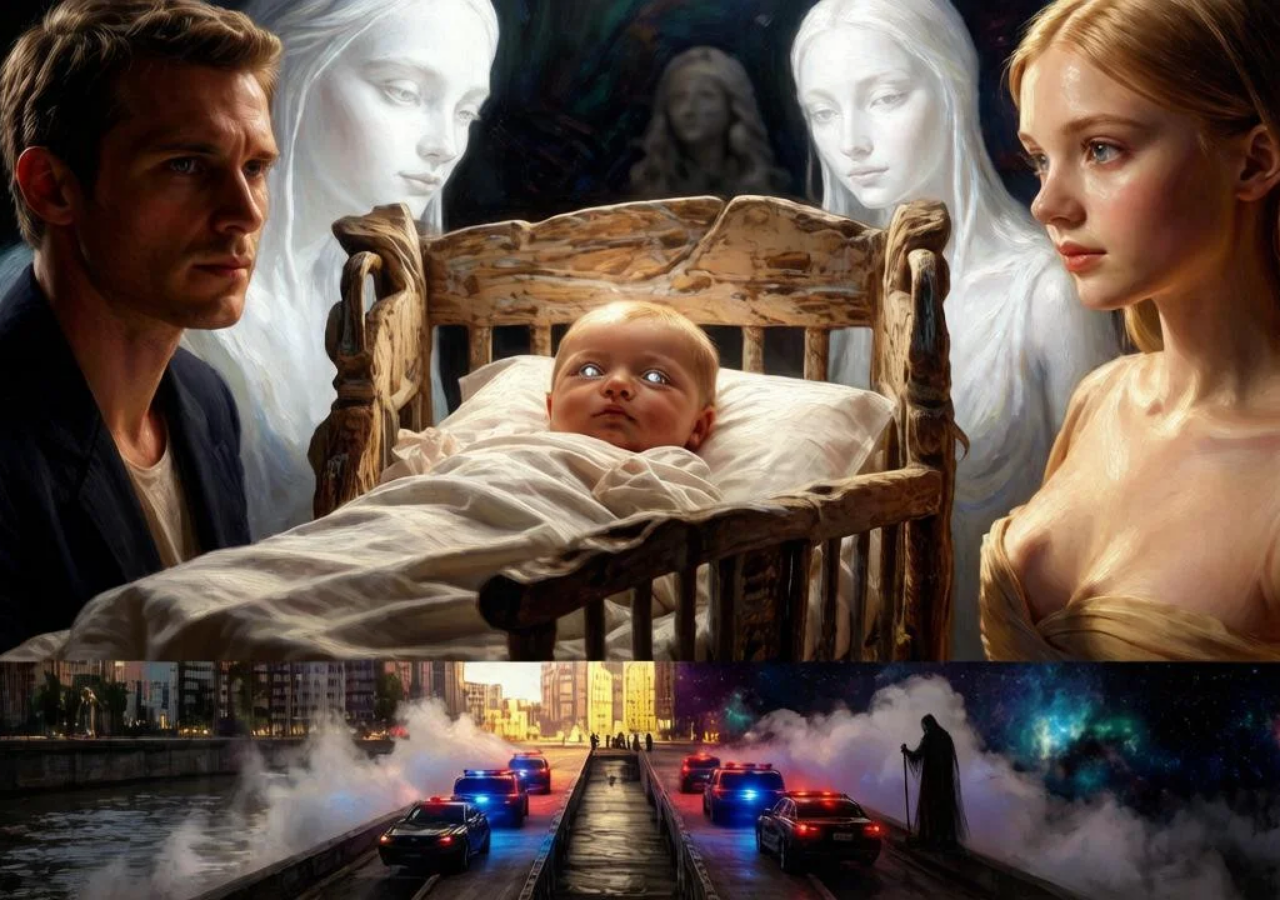
==== index.html @ ecab6f30 "Initial commit" ====
<!doctype html>
<html lang="ru">
  <head>
    <meta charset="UTF-8" />
    <meta name="viewport" content="width=device-width, initial-scale=1.0" />
    <title>Trixter</title>
    <style>
      body {
        background: #0d1117;
        margin: 0;
        padding: 0;
        display: flex;
        justify-content: center;
        align-items: center;
        min-height: 100vh;
        overflow: hidden;
      }
      .hero-banner {
        width: 100vw;
        height: 100vh;
        background-image: url("images/hero-path.webp");
        background-size: cover;
        background-position: center 30%;
        opacity: 0;
        animation: fadeInImage 2s ease-in-out forwards;
      }
      @keyframes fadeInImage {
        to {
          opacity: 1;
        }
      }
    </style>
  </head>
  <body>
    <div class="hero-banner"></div>
  </body>
</html>
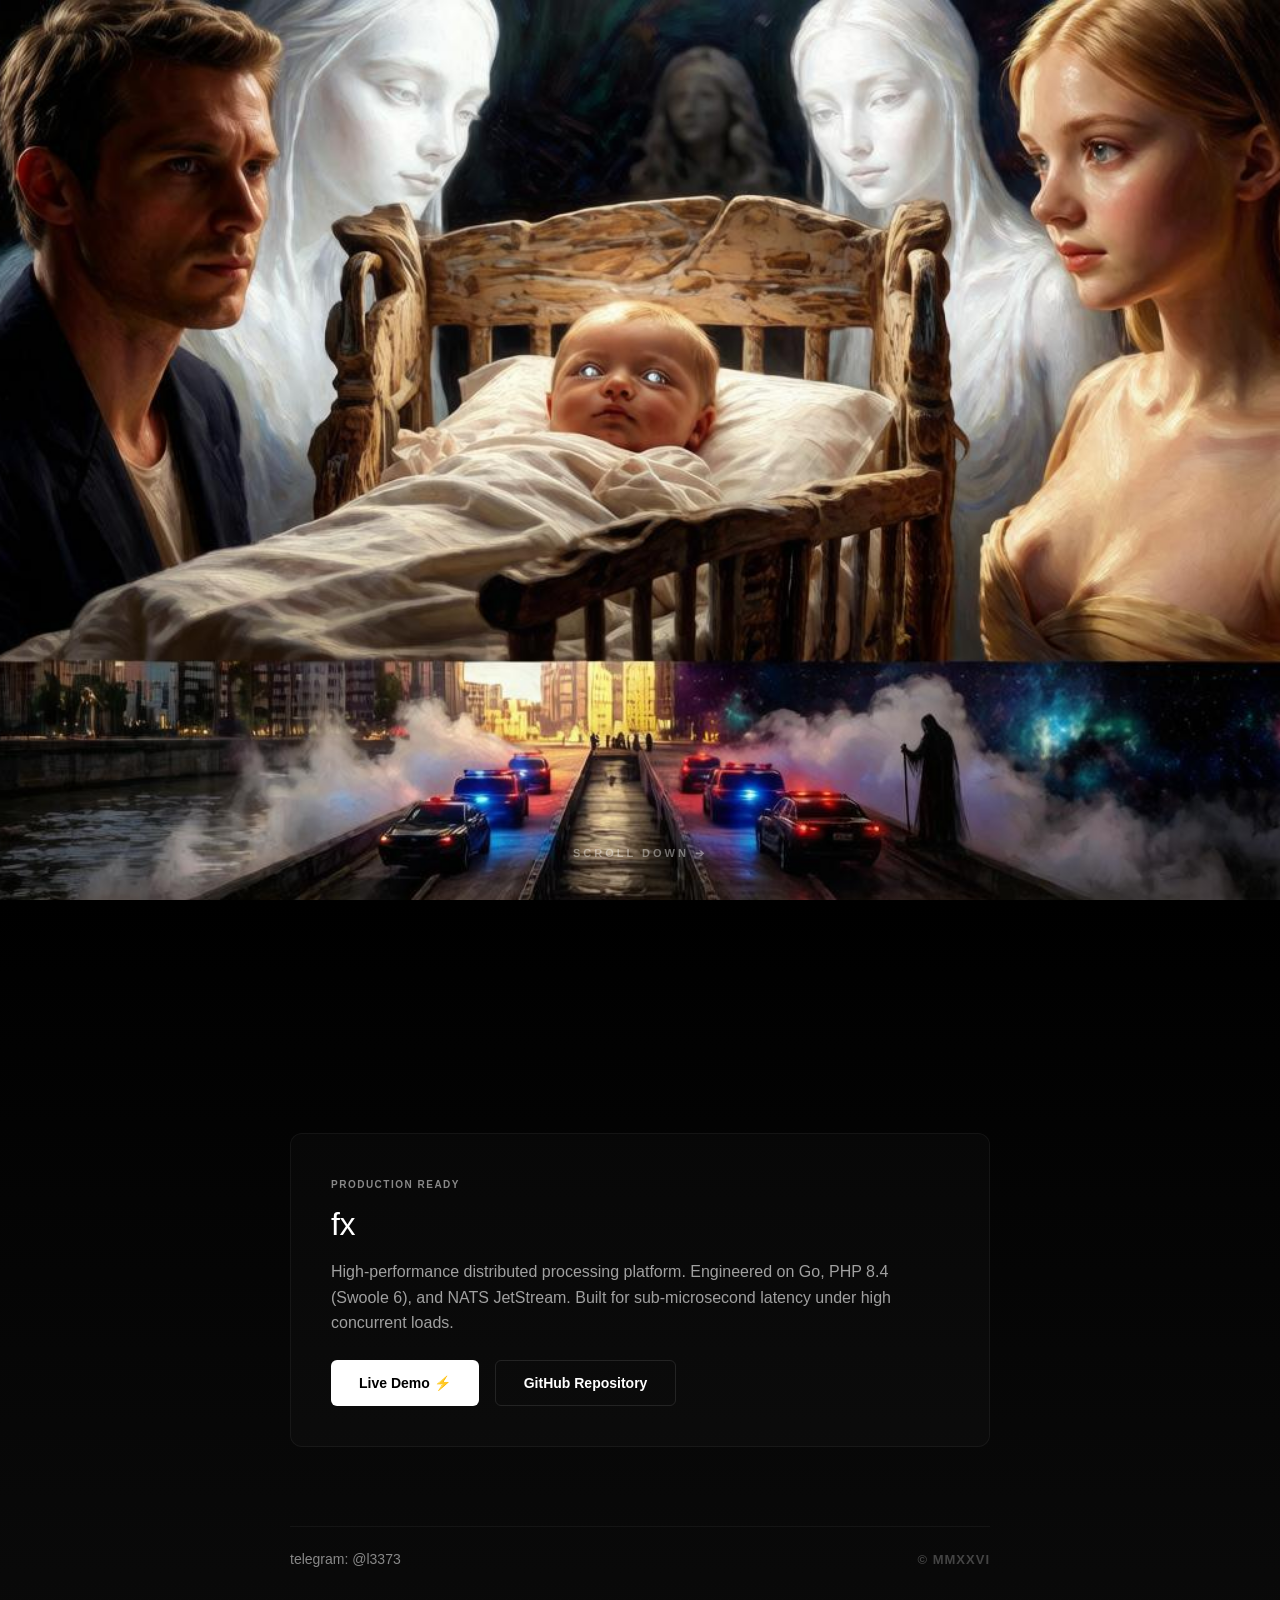
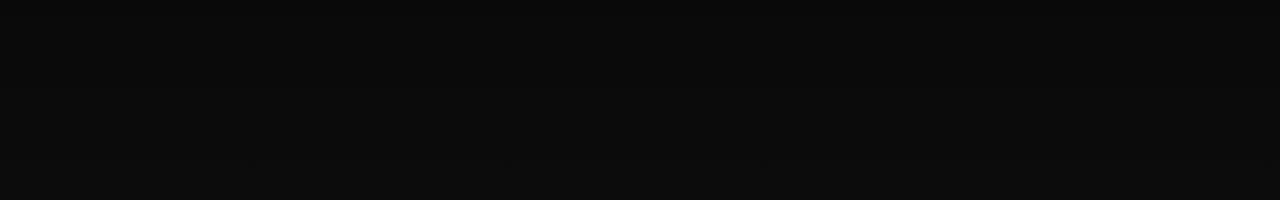
==== commit 9bd4c38f: "feat: redesign landing page with hero section and project card - Move hero image from images/ to ass" ====
--- a/index.html
+++ b/index.html
@@ -1,37 +1,68 @@
 <!doctype html>
-<html lang="ru">
+<html lang="en">
   <head>
     <meta charset="UTF-8" />
     <meta name="viewport" content="width=device-width, initial-scale=1.0" />
-    <title>Trixter</title>
-    <style>
-      body {
-        background: #0d1117;
-        margin: 0;
-        padding: 0;
-        display: flex;
-        justify-content: center;
-        align-items: center;
-        min-height: 100vh;
-        overflow: hidden;
-      }
-      .hero-banner {
-        width: 100vw;
-        height: 100vh;
-        background-image: url("images/hero-path.webp");
-        background-size: cover;
-        background-position: center 30%;
-        opacity: 0;
-        animation: fadeInImage 2s ease-in-out forwards;
-      }
-      @keyframes fadeInImage {
-        to {
-          opacity: 1;
-        }
-      }
-    </style>
+    <title>trixter.xyz</title>
+
+    <!-- Meta Tags for Telegram / Social Media Sharing -->
+    <meta property="og:type" content="website" />
+    <meta property="og:title" content="trixter.xyz" />
+    <meta
+      property="og:description"
+      content="Principal Backend Infrastructure & Architecture."
+    />
+    <meta
+      property="og:image"
+      content="https://trixter.xyz/assets/hero-path.jpg"
+    />
+    <meta property="og:url" content="https://trixter.xyz/" />
+
+    <link rel="stylesheet" href="assets/style.css" />
   </head>
   <body>
-    <div class="hero-banner"></div>
+    <!-- Screen 1: The Art (100vh) -->
+    <section class="hero-section">
+      <img src="assets/hero-path.jpg" alt="---" class="hero-art" />
+      <div class="scroll-hint">Scroll down ➔</div>
+    </section>
+
+    <!-- Screen 2: Clean Tech & Production Links -->
+    <section class="info-section">
+      <div class="container">
+        <div class="project-card fade-in-element">
+          <span class="tag">PRODUCTION READY</span>
+          <h2>fx</h2>
+          <p>
+            High-performance distributed processing platform. Engineered on Go,
+            PHP 8.4 (Swoole 6), and NATS JetStream. Built for sub-microsecond
+            latency under high concurrent loads.
+          </p>
+          <div class="links-group">
+            <a href="https://fx.trixter.xyz" target="_blank" class="btn primary"
+              >Live Demo ⚡</a
+            >
+            <a
+              href="https://github.com/centaur-vova/fx"
+              target="_blank"
+              class="btn secondary"
+              >GitHub Repository</a
+            >
+          </div>
+        </div>
+
+        <footer class="site-footer fade-in-element">
+          <a
+            href="https://t.me/trixter_xyz"
+            target="_blank"
+            class="contact-link"
+            >telegram: @l3373</a
+          >
+          <span class="domain-badge">&copy; MMXXVI</span>
+        </footer>
+      </div>
+    </section>
+
+    <script src="assets/script.js"></script>
   </body>
 </html>
--- a/assets/style.css
+++ b/assets/style.css
@@ -0,0 +1,243 @@
+/* Zeroing and Global Styles */
+* {
+  margin: 0;
+  padding: 0;
+  box-sizing: border-box;
+}
+
+html {
+  scroll-behavior: smooth;
+  scroll-snap-type: y mandatory;
+}
+
+body {
+  background-color: #080808;
+  font-family:
+    -apple-system, BlinkMacSystemFont, "Segoe UI", Roboto, Helvetica, Arial,
+    sans-serif;
+  color: #e5e5e5;
+  overflow-x: hidden;
+}
+
+/* First Screen: Fullscreen Art */
+.hero-section {
+  position: relative;
+  overflow: hidden;
+  display: flex;
+  justify-content: center;
+  align-items: center;
+  background-color: #000;
+}
+
+.hero-section,
+.info-section {
+  width: 100%;
+  height: 100vh;
+  scroll-snap-align: start;
+  scroll-snap-stop: always;
+}
+
+.hero-art {
+  width: 100%;
+  height: 100%;
+  object-fit: cover;
+  pointer-events: none; /* Prevents image dragging and right-click disruption */
+}
+
+/* Pulsing Scroll Indicator */
+.scroll-hint {
+  position: absolute;
+  bottom: 40px;
+  font-size: 11px;
+  font-weight: 600;
+  letter-spacing: 3px;
+  text-transform: uppercase;
+  color: #fff;
+  opacity: 0.4;
+  animation: pulse 2.5s infinite ease-in-out;
+}
+
+@keyframes pulse {
+  0% {
+    transform: translateY(0);
+    opacity: 0.2;
+  }
+  50% {
+    transform: translateY(-6px);
+    opacity: 0.7;
+  }
+  100% {
+    transform: translateY(0);
+    opacity: 0.2;
+  }
+}
+
+/* Second Screen: Content Area */
+.info-section {
+  padding: 0 24px;
+  background: linear-gradient(180deg, #000000 0%, #0c0c0c 100%);
+  display: flex;
+  align-items: center;
+  justify-content: center;
+}
+
+.container {
+  max-width: 700px;
+  width: 100%;
+  margin: 0 auto;
+}
+
+/* Tech Cards Component */
+.project-card,
+.blog-card-preview {
+  background: rgba(255, 255, 255, 0.02);
+  border: 1px solid rgba(255, 255, 255, 0.05);
+  padding: 40px;
+  border-radius: 12px;
+  margin-bottom: 40px;
+  transition: border-color 0.3s ease;
+}
+
+.project-card:hover,
+.blog-card-preview:hover {
+  border-color: rgba(255, 255, 255, 0.15);
+}
+
+.tag {
+  display: inline-block;
+  font-size: 10px;
+  font-weight: 700;
+  letter-spacing: 1.5px;
+  color: #888;
+  margin-bottom: 16px;
+}
+
+h2 {
+  font-size: 32px;
+  font-weight: 500;
+  color: #fff;
+  margin-bottom: 16px;
+  letter-spacing: -0.5px;
+}
+
+p {
+  font-size: 16px;
+  line-height: 1.6;
+  color: #a0a0a0;
+  margin-bottom: 24px;
+}
+
+/* Buttons System */
+.links-group {
+  display: flex;
+  gap: 16px;
+  flex-wrap: wrap;
+}
+
+.btn {
+  display: inline-flex;
+  align-items: center;
+  padding: 14px 28px;
+  border-radius: 6px;
+  font-size: 14px;
+  font-weight: 600;
+  text-decoration: none;
+  transition: all 0.2s cubic-bezier(0.4, 0, 0.2, 1);
+}
+
+.btn.primary {
+  background-color: #fff;
+  color: #000;
+}
+
+.btn.primary:hover {
+  background-color: #eceece;
+  transform: translateY(-2px);
+}
+
+.btn.secondary {
+  border: 1px solid rgba(255, 255, 255, 0.1);
+  color: #fff;
+}
+
+.btn.secondary:hover {
+  background: rgba(255, 255, 255, 0.04);
+  border-color: rgba(255, 255, 255, 0.3);
+  transform: translateY(-2px);
+}
+
+/* Blog Link */
+.blog-link {
+  font-size: 14px;
+  color: #fff;
+  text-decoration: none;
+  font-weight: 600;
+  transition: opacity 0.2s ease;
+}
+
+.blog-link:hover {
+  opacity: 0.7;
+}
+
+/* Footer Section */
+.site-footer {
+  margin-top: 80px;
+  padding-top: 24px;
+  border-top: 1px solid rgba(255, 255, 255, 0.05);
+  display: flex;
+  justify-content: space-between;
+  align-items: center;
+}
+
+.contact-link {
+  color: #888;
+  font-size: 14px;
+  text-decoration: none;
+  transition: color 0.2s ease;
+}
+
+.contact-link:hover {
+  color: #fff;
+}
+
+.domain-badge {
+  font-size: 13px;
+  font-weight: 600;
+  color: #444;
+  letter-spacing: 1px;
+}
+
+/* Responsive Scaling */
+@media (max-width: 600px) {
+  .project-card,
+  .blog-card-preview {
+    padding: 24px;
+  }
+  h2 {
+    font-size: 26px;
+  }
+  .btn {
+    width: 100%;
+    justify-content: center;
+  }
+  .site-footer {
+    flex-direction: column;
+    gap: 16px;
+    text-align: center;
+  }
+}
+
+/* JS Animation Styles */
+.fade-in-element {
+  opacity: 0;
+  transform: translateY(30px);
+  transition:
+    opacity 0.8s cubic-bezier(0.25, 1, 0.5, 1),
+    transform 0.8s cubic-bezier(0.25, 1, 0.5, 1);
+  will-change: opacity, transform;
+}
+
+.fade-in-element.is-visible {
+  opacity: 1;
+  transform: translateY(0);
+}
